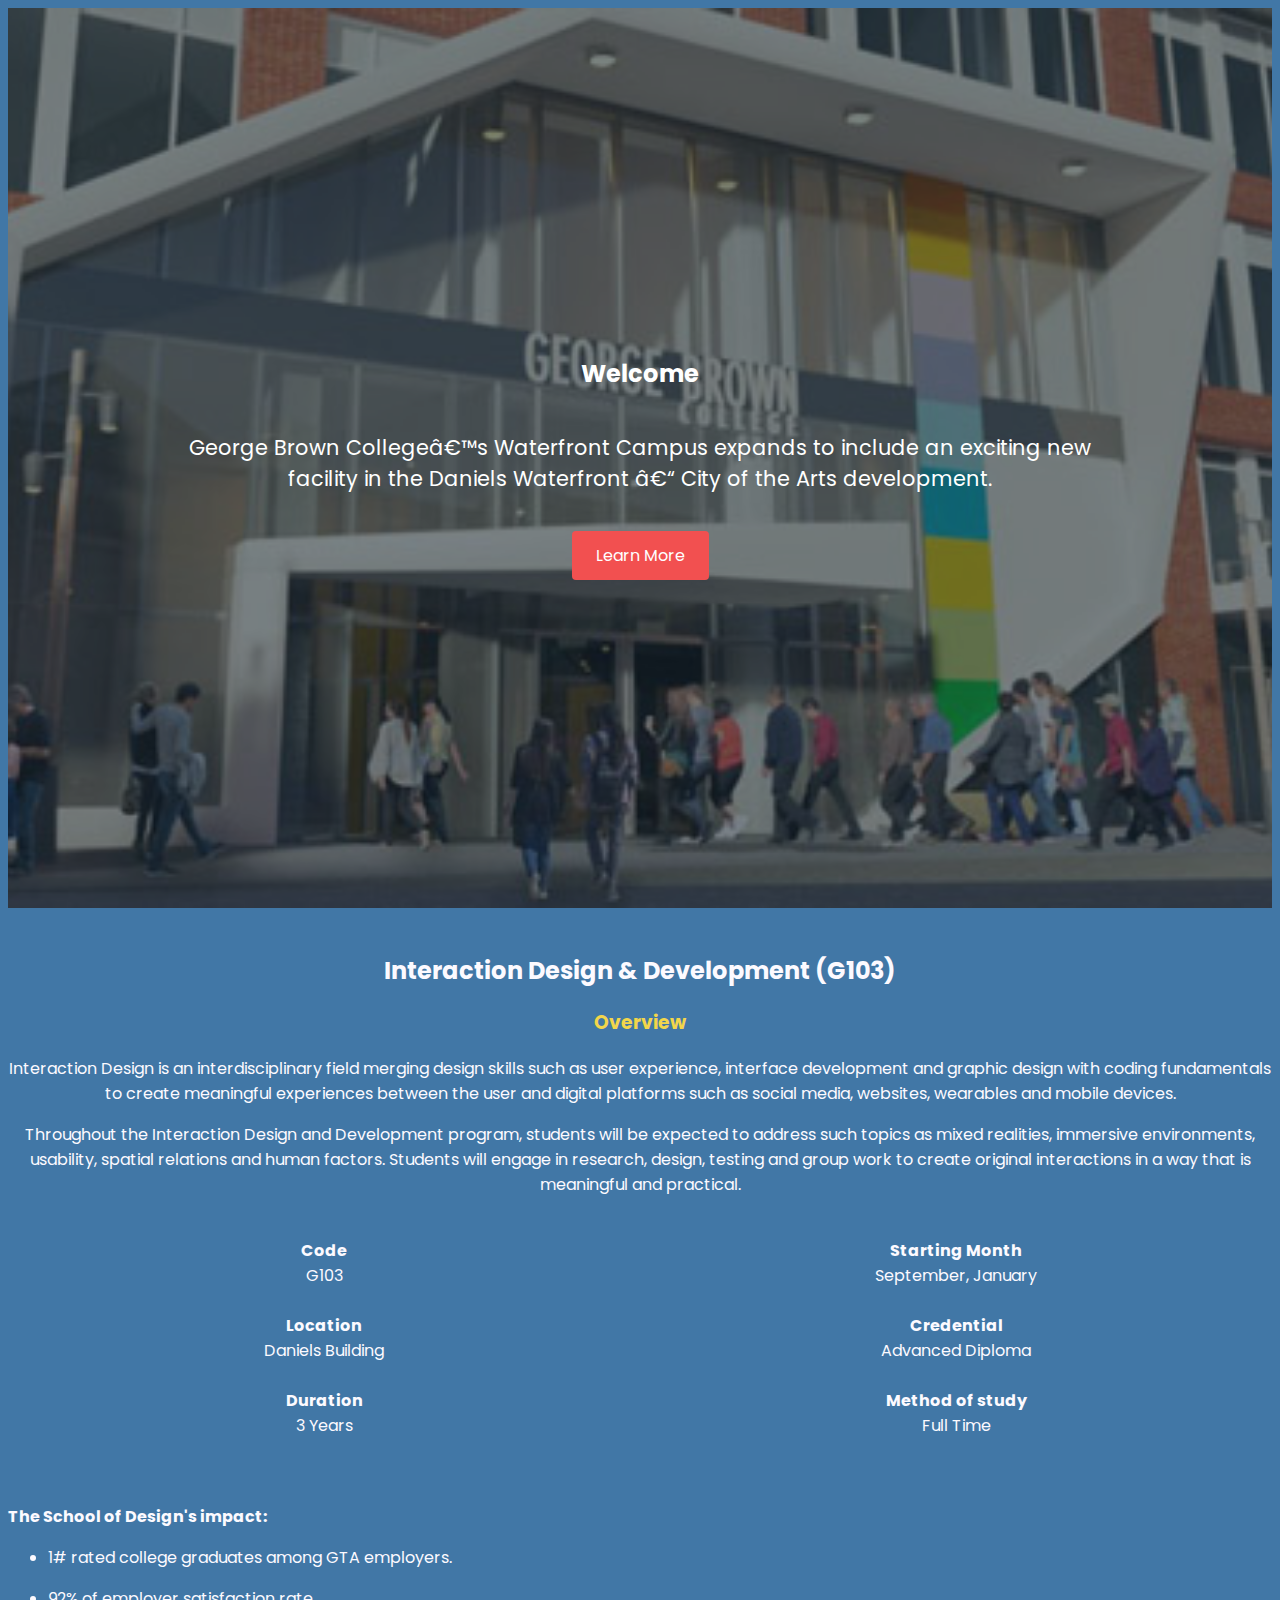
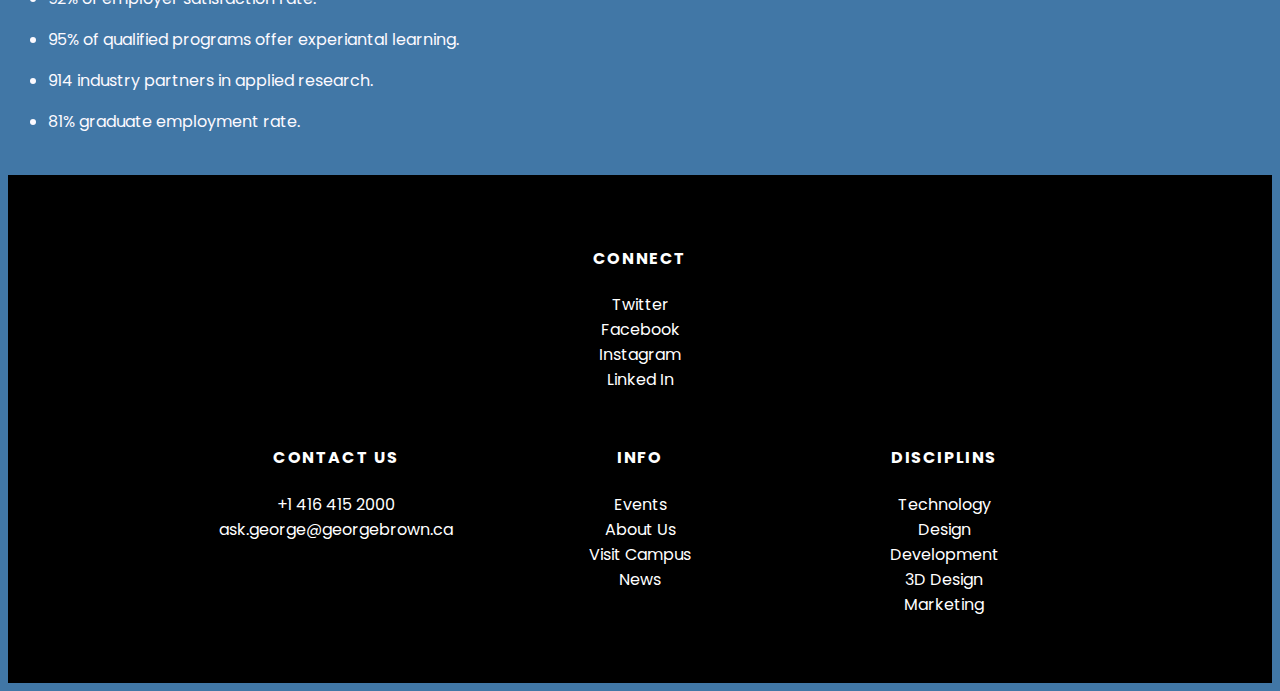
==== index.html @ 422265c5 "Add files via upload" ====
<!doctype html>
<html>
	<head>
		<meta name="author" content="Patrick Bryjak">
		<meta charset="uft-8">
		<meta name="viewport" content="width=device-width, initial-scale=1.0">
		<title>George Brown College</title>
		<link rel="stylesheet" href="css/index.css">
		<link href="https://fonts.googleapis.com/css?family=Poppins:300,400,400i,700,700i&display=swap" rel="stylesheet">
	</head>
	<body>
				<nav class="menu-wrap">
					<input type="checkbox" class="toggler">
				
					<div class="menu">
						<div>
							<div>
								<ul class="themenu">
									<li><a href="">Programs</a></li>
									<li><a href="">portfolios</a></li>
									<li><a href="">Student Life</a></li>
									<li><a href="">business Solutions</a></li>
									<li><a href="">Contact Us</a></li>
								</ul>
							</div>
						</div>
					</div>
				</nav>
				<header class="showcase">
					<div class="container showcase-inner">
						<h2>Welcome</h2>
						<p>George Brown College’s Waterfront Campus expands to include
							an exciting new facility in the Daniels Waterfront – City
							of the Arts development.</p>
						<a href="#" class="btn">Learn More</a>
					</div>
				</header>
		<Main>
			<br>
			<div>
			<section class="text-block">
				<strong><h2>Interaction Design & Development (G103)</h2></strong>
				<h3>Overview</h3>
				<p>Interaction Design is an interdisciplinary field merging design skills such as user experience, interface development and graphic design with coding fundamentals to create meaningful experiences between the user and digital platforms such as social media, websites, wearables and mobile devices.</p>
				<p>Throughout the Interaction Design and Development program, students will be expected to address such topics as mixed realities, immersive environments, usability, spatial relations and human factors. Students will engage in research, design, testing and group work to create original interactions in a way that is meaningful and practical.</p>
			</section>
			</div>
			<section class="section-container">
			<section class="left-list">
				<strong><div class="detail-title">Code</div></strong>
				<div class="detail-detail">G103</div>
				<br>
				<strong><div class="detail-title">Location</div></strong>
				<div class="detail-detail">Daniels Building</div>
				<br>
				<strong><div class="detail-title">Duration</div></strong>
				<div class="detail-detail">3 Years</div>
				<br>
			</section>
			<section class="right-list">
				<strong><div class="detail-title">Starting Month</div></strong>
				<div class="detail-detail">September, January</div>
				<br>
				<strong><div class="detail-title">Credential</div></strong>
				<div class="detail-detail">Advanced Diploma</div>
				<br>
				<strong><div class="detail-title">Method of study</div></strong>
				<div class="detail-detail">Full Time</div>
			</section>
			</section>
				<br>
				<section>
						<div class="#">
								<strong><p>The School of Design's impact:</strong></i>
								<ul>
									<li>
										<p>1# rated college graduates among GTA employers.</p>
									</li>
									<li>
										<p>92% of employer satisfaction rate.</p>
									</li>
									<li>
										<p>95% of qualified programs offer experiantal learning.</p>
									</li>
									<li>
										<p>914 industry partners in applied research.</p>
									</li>
									<li>
										<p>81% graduate employment rate.</p>
									</li>
								</ul>
						</div>
						</section>
					</section>
			<br>
			<!--A Collection of images will be referenced from pinterest to use in some of the sub catagories-->
			<!--<div class="Inquire">
				<a href="#" class="inquire">Acquire Talent</a>
			</div>-->
		</Main>
		<footer>
				<div id="footer">
						<div class="container">
						  <div class="column"><h4>Connect</h4>
							<p>
							  <a href="https://twitter.com/">Twitter</a>
							 
							  <a href="https://facebook.com/">Facebook</a>
							 
							 <a href="https://Instagram.com/">Instagram</a>

							 <a href="https://Linkedin.com/">Linked In</a>
							</div>
						</p>
						<div class="column">
								<h4>Contact Us</h4>
								<p>
								  <a href="#">+1 416 415 2000</a>
								  <a href="#">ask.george@georgebrown.ca</a>
								 </p>
							  </div>
							   <div class="column">
								 <h4>Info</h4>
								 <p>
								   <a href="#">Events</a>
								   <a href="#">About Us</a>
								   <a href="#">Visit Campus</a>
								   <a href="#">News</a>
								  </p>
							   </div>
							   <div class="column">
									<h4>Disciplins</h4>
									<p>
									  <a href="#">Technology</a>
									  <a href="#">Design</a>
									  <a href="#">Development</a>
									  <a href="#">3D Design</a>
									  <a href="#">Marketing</a>
									 </p>
								   </div>
							</div>
						  </div>
						</div>

		</footer>
	</body>
</html>
---- css/index.css ----
:root { 
	--primary-color: rgba(242, 80, 80);
	--overlay-color:rgba(24, 39, 51, 0.58);
	--overlay-colortwo:rgba(24, 39, 51, 0.90);
	--menu-speed: 0.75s;
	--secondary-color: rgba(242, 214, 75,0.75);
}
/*welcome header*/
.container {
	max-width: 960px;
	margin: auto;
	overflow: hidden;
	padding: 0 3rem;
}

.showcase {
	background-color: var(--overlay-color);
	color: #fff;
	height: 100vh;
	position: relative;
}

.showcase:before {
	content: '';
	background: url(/img/schoolofdesign.jpg) no-repeat center center/cover;
	position: absolute;
	top: 0;
	left: 0;
	width: 100%;
	height: 100%;
	z-index: -1;
}

.showcase .showcase-inner {
	display: flex;
	flex-direction: column;
	align-items: center;
	justify-content: center;
	text-align: center;
	height: 100%;
}

.showcase h1 {
	font-size: 4rem;
}

.showcase p {
	font-size: 1.3rem;
}

.btn {
	display: inline-block;
	border: none;
	background-color: var(--primary-color);
	color: #fff;
	padding: 0.75rem 1.5rem;
	margin-top: 1rem;
	text-decoration: none;
	border-radius: 4px;
}

.btn:hover {
	background: #F2D64B;	
}

.menu-wrap {
	position: fixed;
	top: 0;
	left: 0;
	z-index: 1;
}
.menu-wrap .toggler {
	position: absolute;
	top: 0;
	left: 0;
	z-index: 2;
	cursor: pointer;
	width: 50px;
	height: 50px;
	opacity: 0;
}

.menu-wrap .hamburger {
	position: absolute;
	top: 0;
	left: 0;
	z-index: 1;
	width: 60px;
	height: 60px;
	padding: 1rem;
	background: var(--overlay-color);
	display: flex;
	align-items: center;
	justify-content: center;
}

/*hamburger icon*/
.menu-wrap .hamburger > div {
	position: relative;
	width: 100%;
	height: 2px;
	background-color: #fff;
	display: flex;
	align-self: center;
	justify-content: center;
	transition: all 0.4s ease;
}

.menu-wrap .hamburger > div:before,
.menu-wrap .hamburger > div:after {
	content: '';
	position: absolute;
	z-index: 1;
	top: -10px;
	width: 100%;
	height: 2px;
	background: inherit;
}

.menu-wrap .hamburger > div:after{
	top: 10px;
}

/*hamburger Animation*/
.menu-wrap .toggler:checked + .hamburger > div {
	transform: rotate(135deg);
}

.menu-wrap .toggler:checked + .hamburger > div:before,
.menu-wrap .toggler:checked + .hamburger > div:after {
	top: 0;
	transform: rotate(90deg);
}

.menu-wrap .toggler:checked:hover + .hamburger > div {
	transform: rotate(225deg);
}

/*show/hide menu*/

.menu-wrap .toggler:checked ~ .menu {
	visibility: visible;
}

.menu-wrap .toggler:checked ~ .menu > div {
	transform: scale(1);
	transition-duration: var(--menu-speed);
}

.menu-wrap .toggler:checked ~ .menu > div > div {
	transition: o.4s ease;
	opacity: 1;
}
.menu-wrap .menu {
	position: fixed;
	top: 0;
	left: 0;
	width: 100%;
	height: 100;
	visibility: hidden;
	overflow: hidden;
	display: flex;
	align-items: center;
	justify-content: center;
}

.menu-wrap .menu > div {
	background: var(--overlay-colortwo);
	width: 100%;
	height: 100%;
	display: flex;
	flex: none;
	align-items: center;
	justify-content: center;
	transform: scale(0);
	transition: all 0.4s ease;
}

.menu-wrap .menu > div > div {
	text-align: center;
	max-width: 90vh;
	max-height: 100vh;
	opacity: 0;
	transition: opacity 0.4s ease;
}

.menu-wrap .menu > div > div > ul > li {
	list-style: none;
	color: #fff;
	font-size: 1.5rem;
	padding: 1rem;;
}

.menu-wrap .menu > div > div > ul > li > a {
	color: inherit;
	text-decoration: none;
	transition: color 0.4s ease;
}

/*Main Body*/
.section-container {
	text-align: center;
}
.text-block {
	align-items: center;
	justify-content: center;
	text-align: center;
}

.logo {
	align-items: center;
	justify-content: center;
	text-align: center;
	position: fixed;
  	right: -10px;
  	width: 300px;
	color: #fff;
  	z-index: 1;
}

.career-prep {
	align-items: center;
	justify-content: center;
	text-align: center;
}
.title {
	position: relative;
}
body {
	background-color: #4177A6;
	color: #FCFAFF;
	font-family: 'Poppins', sans-serif;
}
.box-container {
	background-color:#000;
	color: #FCFAFF;
	width: 250px;
  height: auto;
  margin: 10px;
  padding: 40px;
  display: inline-grid;
  overflow: hidden;
}

h3 {
	color: #F2D64B;
}
.box-image {
	width: 250px;
  height: auto;
}
/*Chat
.inquire {
	width: 6em;
	height: 6em;
	background-color: #F25050;;
	color: #fff;
	border: 0;
	border-radius: 60%;
	box-shadow:0 0 1em rgba(0,0,0,0.4);
	text-align: center;
	line-height: em;
	transition: all 0.3s;
	cursor: pointer;
	position: fixed;
	top: 5em;
	right: 1em;
	z-index: 1;
}*/

.educatorImg {
	box-shadow:0 0 1em rgba(0,0,0,0.4);
}
.button:hover {
	background: #F2D64B;
}
body {
	background-color: #4177A6;
	color: #FCFAFF;
	font-family: 'Poppins', sans-serif;
}
.button {
	background-color: #F25050;
	border: none;
	color: white;
	padding: 15px 32px;
	text-align: center;
	text-decoration: none;
	display: inline-block;
	font-size: 16px;
	margin: 4px 2px;
	cursor: pointer;
	position: relative;
    min-height: 1px;
    padding-left: 4px;
	padding-right: 4px;
	border-radius: 4px;
  }
  .educatorImg {
    display: block;
    
    position: relative;
    z-index: 100;
    max-width: 100%;
    border-radius: .28571429rem;
}
.text-block {
	padding: 0;
    border: 0;
    font-size: 100%;
    font: inherit;
    vertical-align: baseline;
}
.section-container {
	display: grid;
	grid-template-columns: 1fr 1fr;
	padding-top: 25px;
}
.enroll-buttons {
	display: grid;
	border-radius: 4px;
}

/*Footer*/

#footer {
	background-color: #000;
	padding: 50px 0;
	text-align: center;
  }
  .column {
	min-width: 300px;
	display: inline-block;
	vertical-align: top;
	text-align: center;
  }
  
  #footer h4 {
	color: white;
	text-transform: uppercase;
	letter-spacing: 0.1em;
  }
  
  #footer p {
	color: white;
  }
  #footer a {
	color: #fff;
	text-decoration: none;
	display: block;
  }

  .themenu {
	  padding: 0;
  }

 /*Desktop View*/

  @media screen and (min-width: 600px) {
	.menu-wrap .menu > div > div {
		max-width: initial;
	}

	.themenu {
		width: 100%;
	  }

	.themenu li {
	display: inline-block;
	}
	  
	.menu {
		display: hide;
	}
	.text-block {
		align-items: center;
		justify-content: center;
		text-align: none;
	}






	}
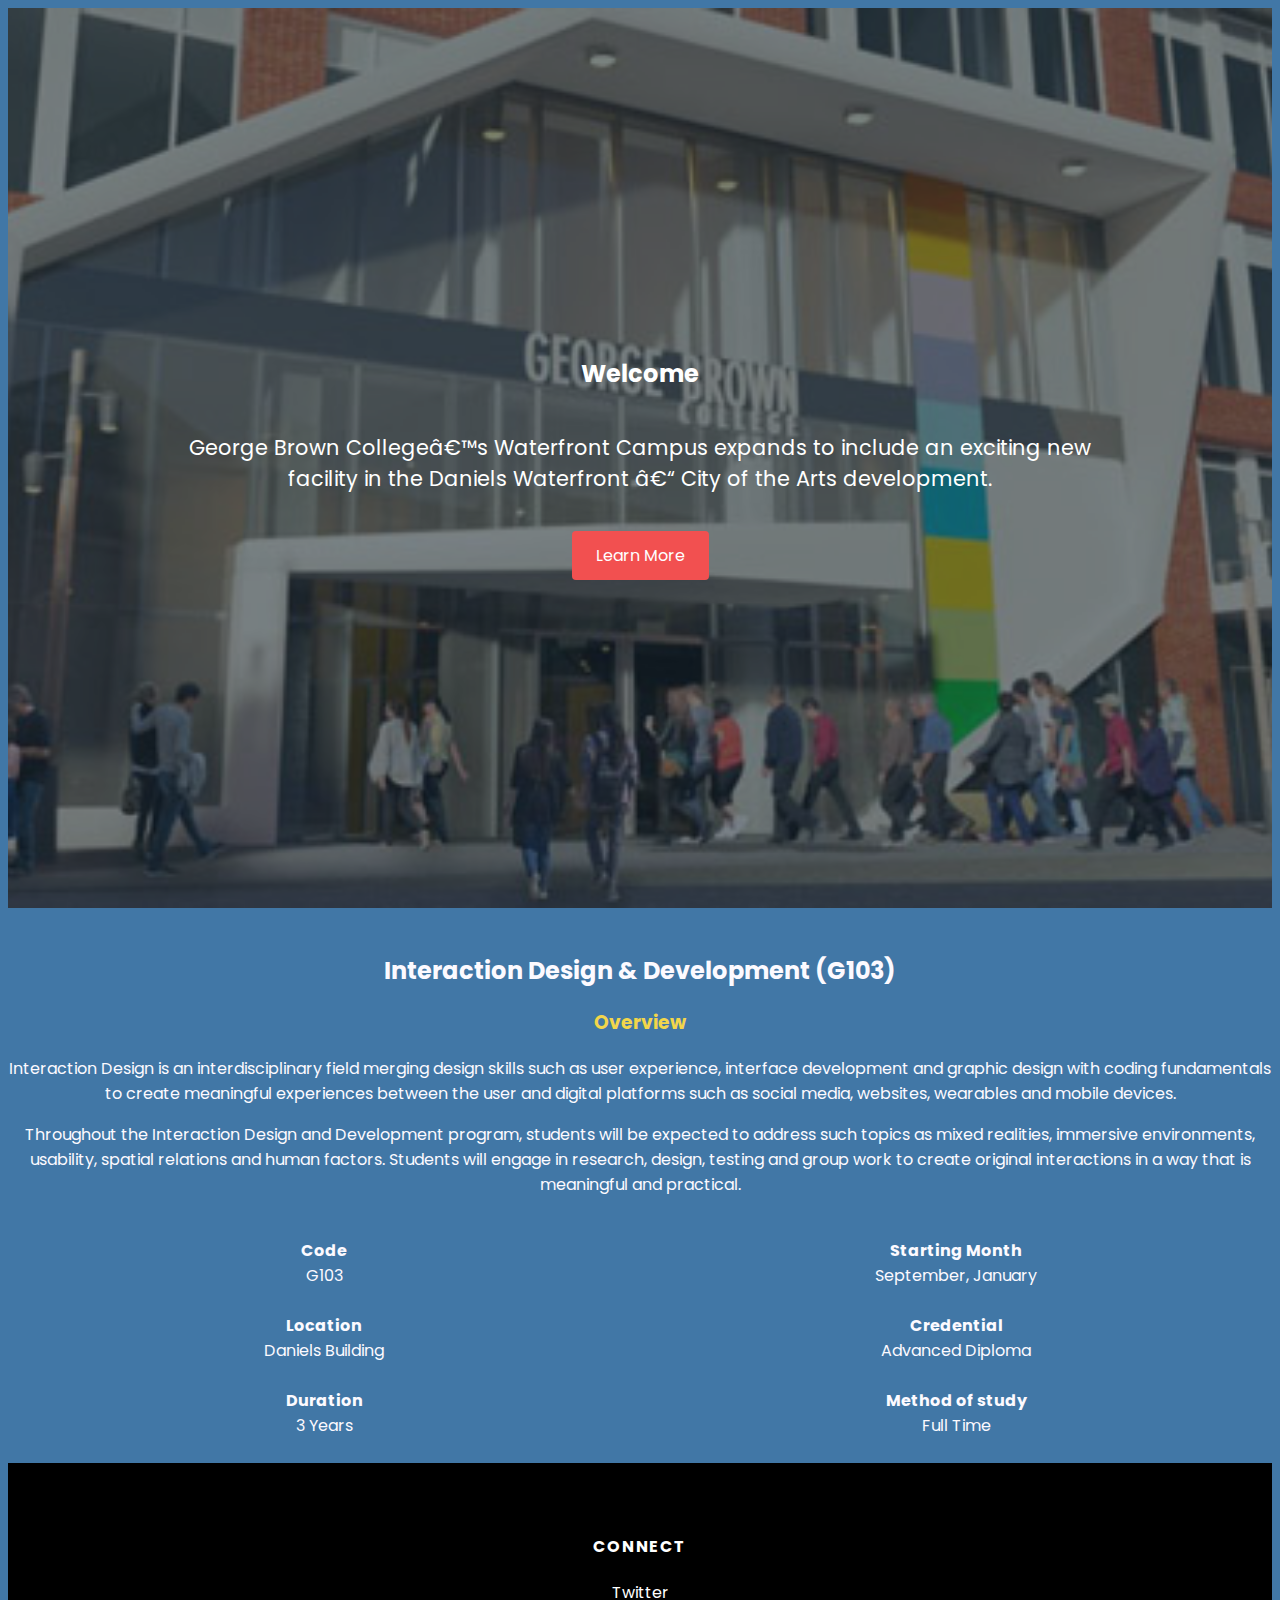
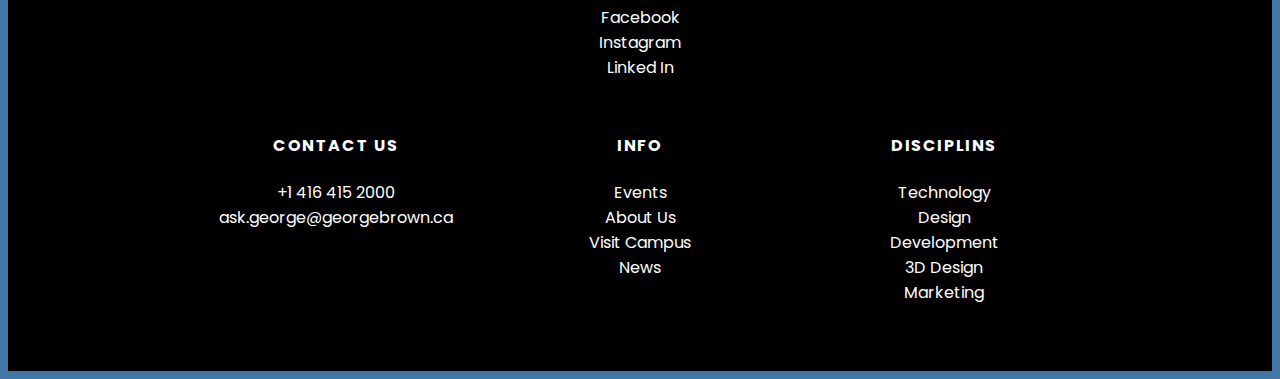
==== commit a15bab79: "Add files via upload" ====
--- a/index.html
+++ b/index.html
@@ -68,31 +68,6 @@
 				<div class="detail-detail">Full Time</div>
 			</section>
 			</section>
-				<br>
-				<section>
-						<div class="#">
-								<strong><p>The School of Design's impact:</strong></i>
-								<ul>
-									<li>
-										<p>1# rated college graduates among GTA employers.</p>
-									</li>
-									<li>
-										<p>92% of employer satisfaction rate.</p>
-									</li>
-									<li>
-										<p>95% of qualified programs offer experiantal learning.</p>
-									</li>
-									<li>
-										<p>914 industry partners in applied research.</p>
-									</li>
-									<li>
-										<p>81% graduate employment rate.</p>
-									</li>
-								</ul>
-						</div>
-						</section>
-					</section>
-			<br>
 			<!--A Collection of images will be referenced from pinterest to use in some of the sub catagories-->
 			<!--<div class="Inquire">
 				<a href="#" class="inquire">Acquire Talent</a>
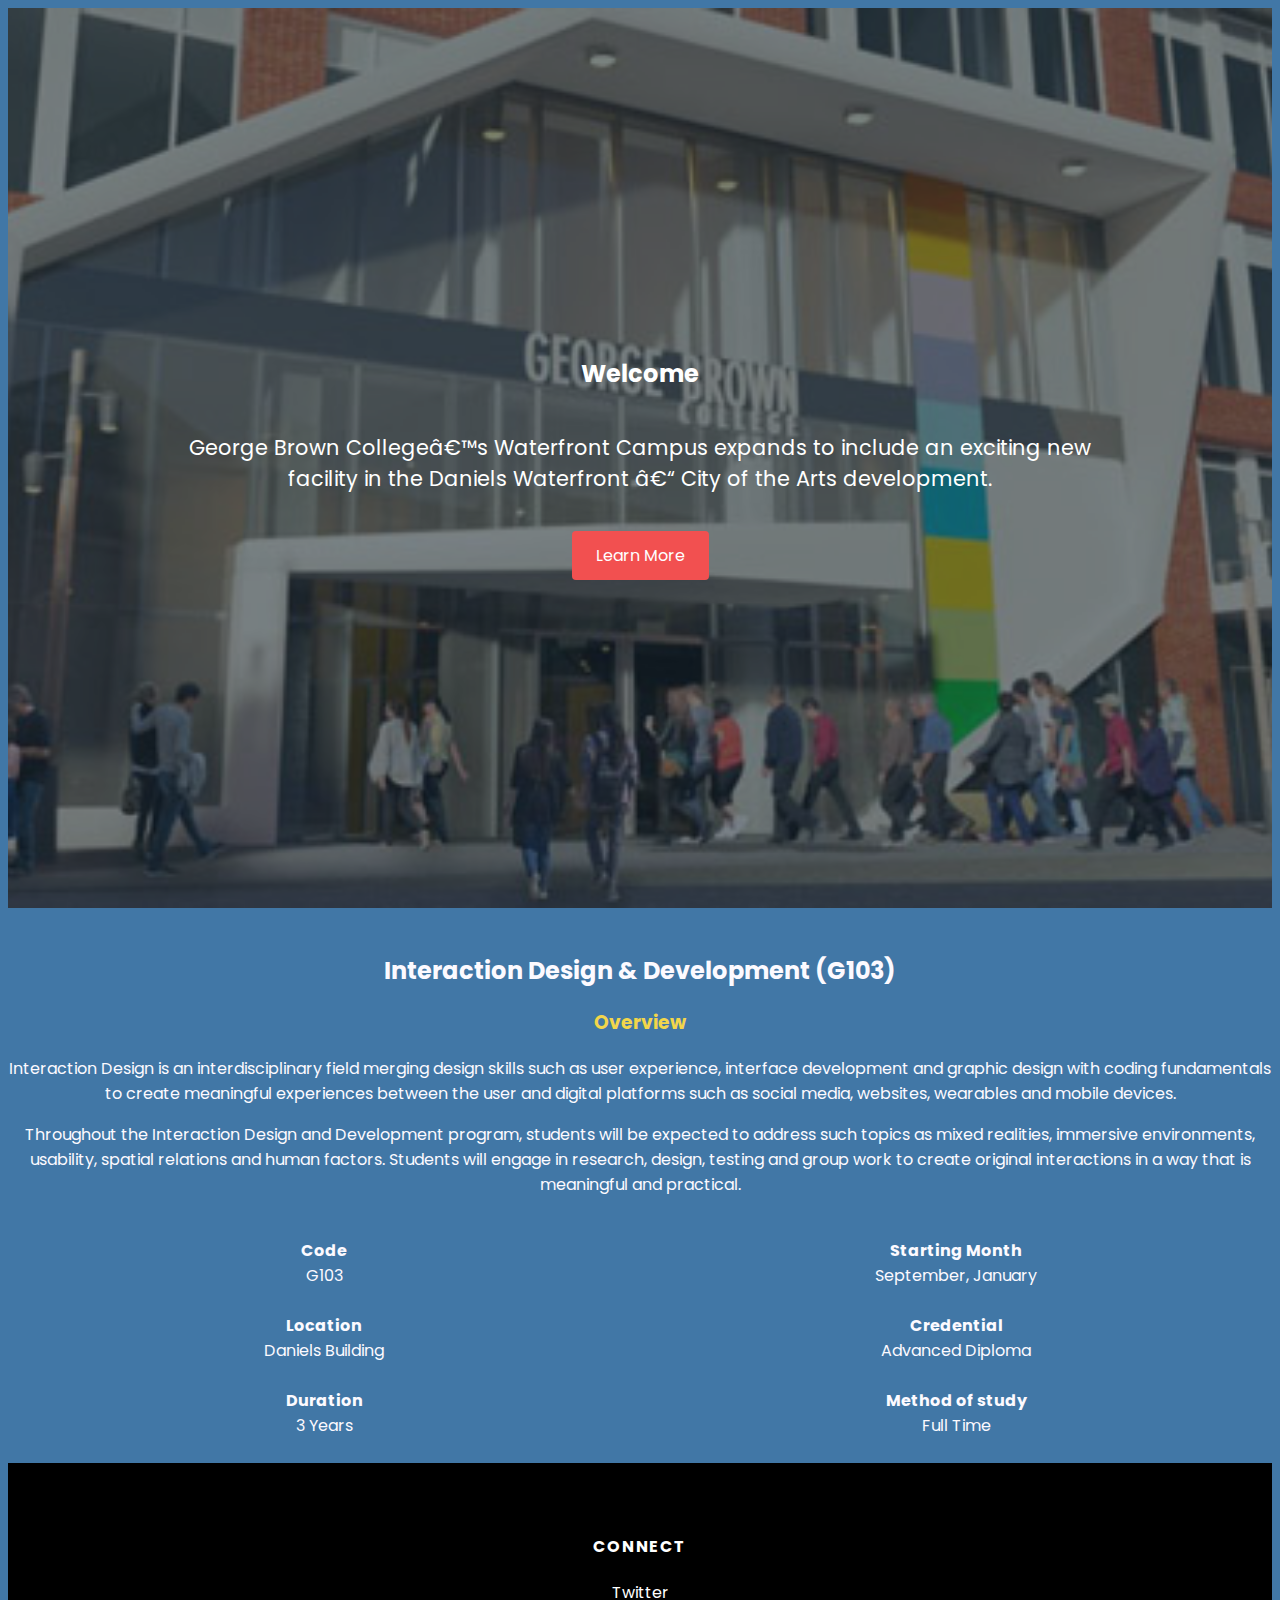
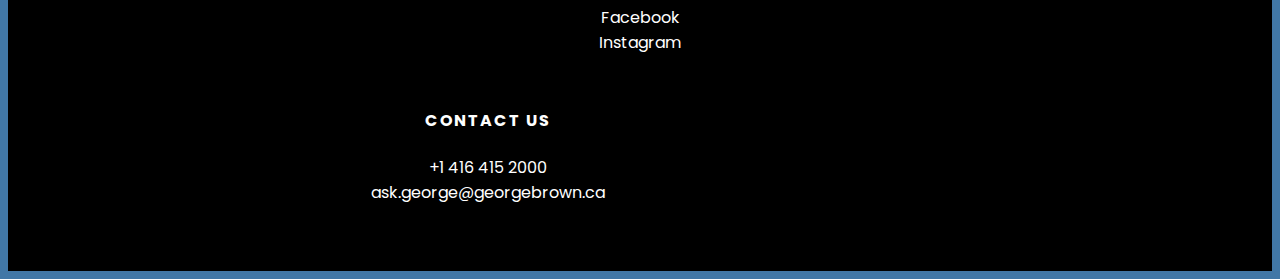
==== commit 928d89e8: "Add files via upload" ====
--- a/index.html
+++ b/index.html
@@ -83,8 +83,6 @@
 							  <a href="https://facebook.com/">Facebook</a>
 							 
 							 <a href="https://Instagram.com/">Instagram</a>
-
-							 <a href="https://Linkedin.com/">Linked In</a>
 							</div>
 						</p>
 						<div class="column">
@@ -95,24 +93,8 @@
 								 </p>
 							  </div>
 							   <div class="column">
-								 <h4>Info</h4>
-								 <p>
-								   <a href="#">Events</a>
-								   <a href="#">About Us</a>
-								   <a href="#">Visit Campus</a>
-								   <a href="#">News</a>
 								  </p>
 							   </div>
-							   <div class="column">
-									<h4>Disciplins</h4>
-									<p>
-									  <a href="#">Technology</a>
-									  <a href="#">Design</a>
-									  <a href="#">Development</a>
-									  <a href="#">3D Design</a>
-									  <a href="#">Marketing</a>
-									 </p>
-								   </div>
 							</div>
 						  </div>
 						</div>
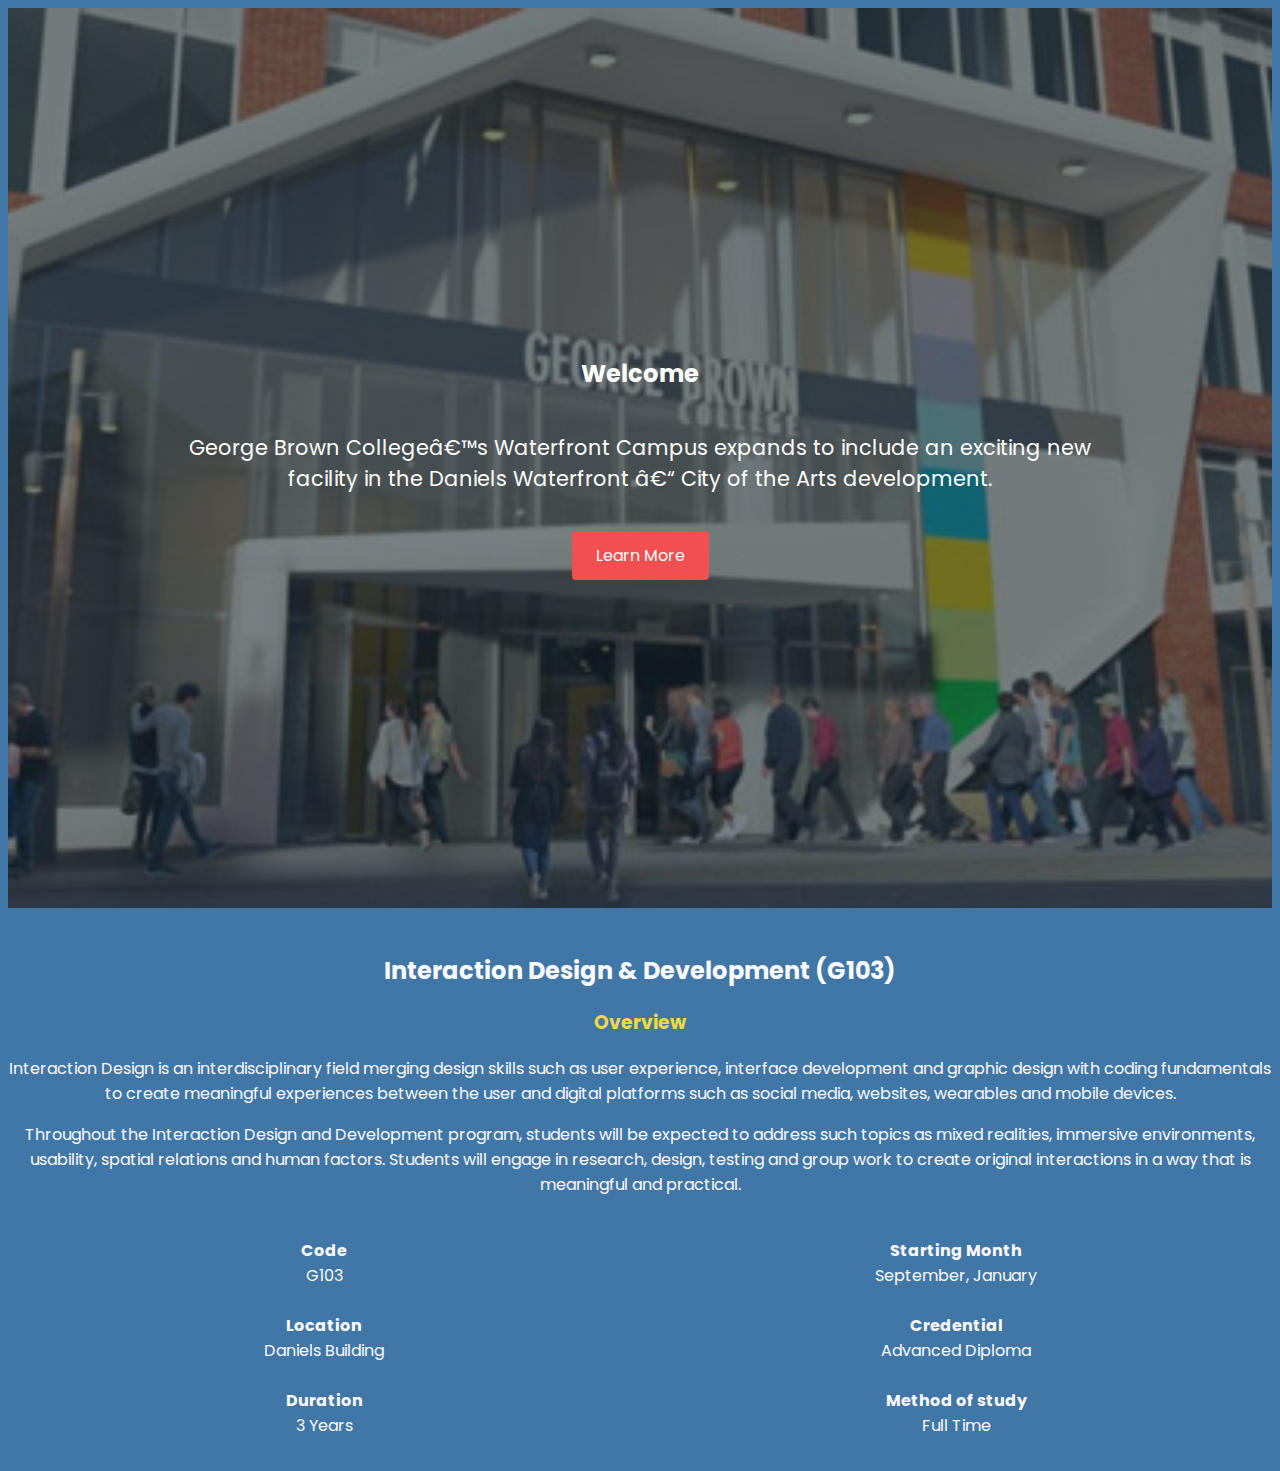
==== commit 2cf2bb1e: "Add files via upload" ====
--- a/index.html
+++ b/index.html
@@ -73,32 +73,5 @@
 				<a href="#" class="inquire">Acquire Talent</a>
 			</div>-->
 		</Main>
-		<footer>
-				<div id="footer">
-						<div class="container">
-						  <div class="column"><h4>Connect</h4>
-							<p>
-							  <a href="https://twitter.com/">Twitter</a>
-							 
-							  <a href="https://facebook.com/">Facebook</a>
-							 
-							 <a href="https://Instagram.com/">Instagram</a>
-							</div>
-						</p>
-						<div class="column">
-								<h4>Contact Us</h4>
-								<p>
-								  <a href="#">+1 416 415 2000</a>
-								  <a href="#">ask.george@georgebrown.ca</a>
-								 </p>
-							  </div>
-							   <div class="column">
-								  </p>
-							   </div>
-							</div>
-						  </div>
-						</div>
-
-		</footer>
 	</body>
 </html>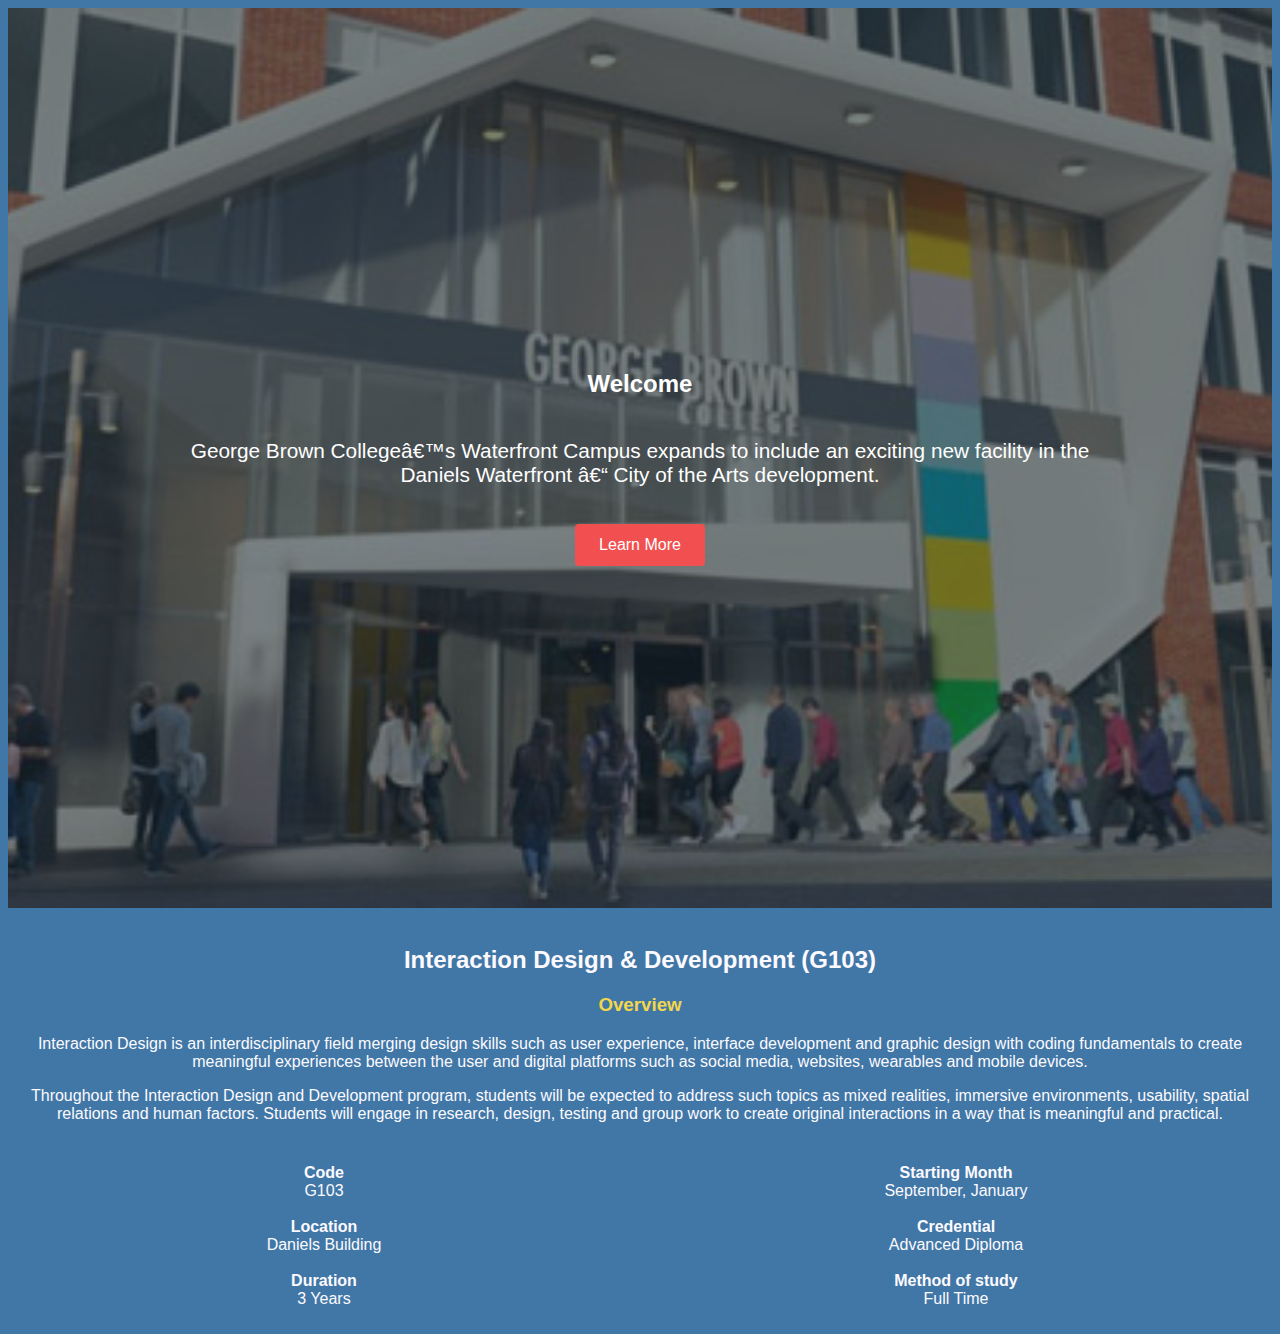
==== commit 27d2ba8d: "Add files via upload" ====
--- a/index.html
+++ b/index.html
@@ -6,7 +6,6 @@
 		<meta name="viewport" content="width=device-width, initial-scale=1.0">
 		<title>George Brown College</title>
 		<link rel="stylesheet" href="css/index.css">
-		<link href="https://fonts.googleapis.com/css?family=Poppins:300,400,400i,700,700i&display=swap" rel="stylesheet">
 	</head>
 	<body>
 				<nav class="menu-wrap">
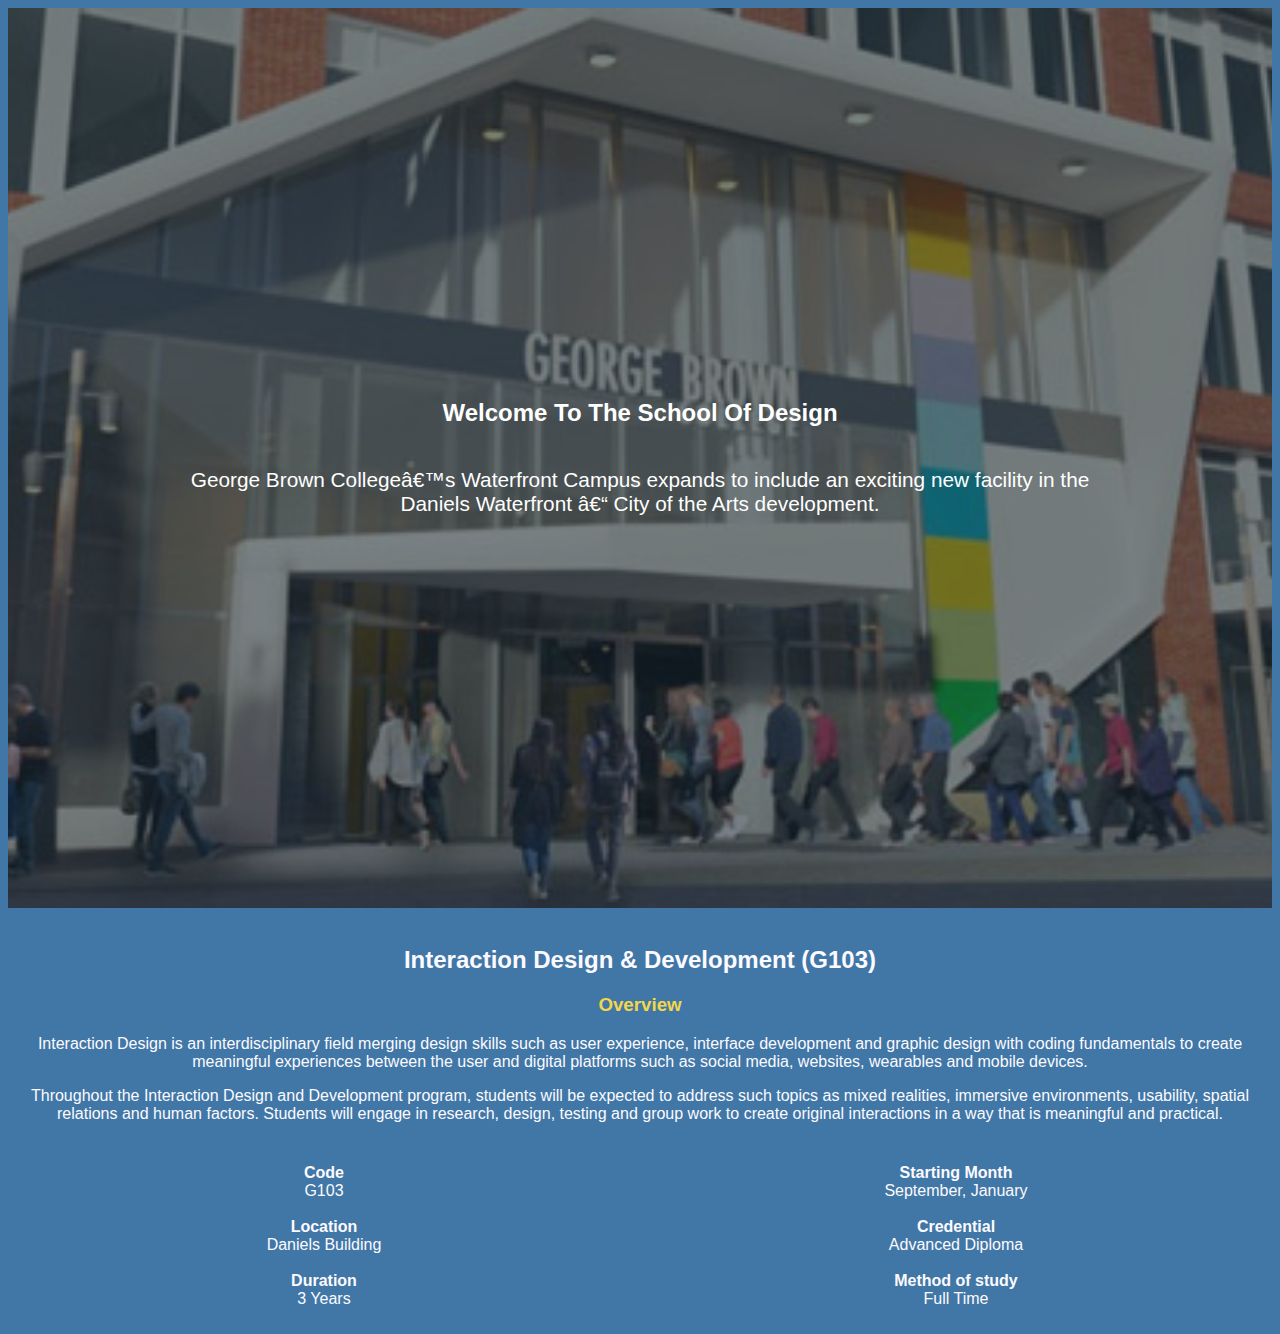
==== commit 9363059e: "Add files via upload" ====
--- a/index.html
+++ b/index.html
@@ -7,31 +7,12 @@
 		<title>George Brown College</title>
 		<link rel="stylesheet" href="css/index.css">
 	</head>
-	<body>
-				<nav class="menu-wrap">
-					<input type="checkbox" class="toggler">
-				
-					<div class="menu">
-						<div>
-							<div>
-								<ul class="themenu">
-									<li><a href="">Programs</a></li>
-									<li><a href="">portfolios</a></li>
-									<li><a href="">Student Life</a></li>
-									<li><a href="">business Solutions</a></li>
-									<li><a href="">Contact Us</a></li>
-								</ul>
-							</div>
-						</div>
-					</div>
-				</nav>
 				<header class="showcase">
 					<div class="container showcase-inner">
-						<h2>Welcome</h2>
+						<h2>Welcome To The School Of Design</h2>
 						<p>George Brown College’s Waterfront Campus expands to include
 							an exciting new facility in the Daniels Waterfront – City
 							of the Arts development.</p>
-						<a href="#" class="btn">Learn More</a>
 					</div>
 				</header>
 		<Main>
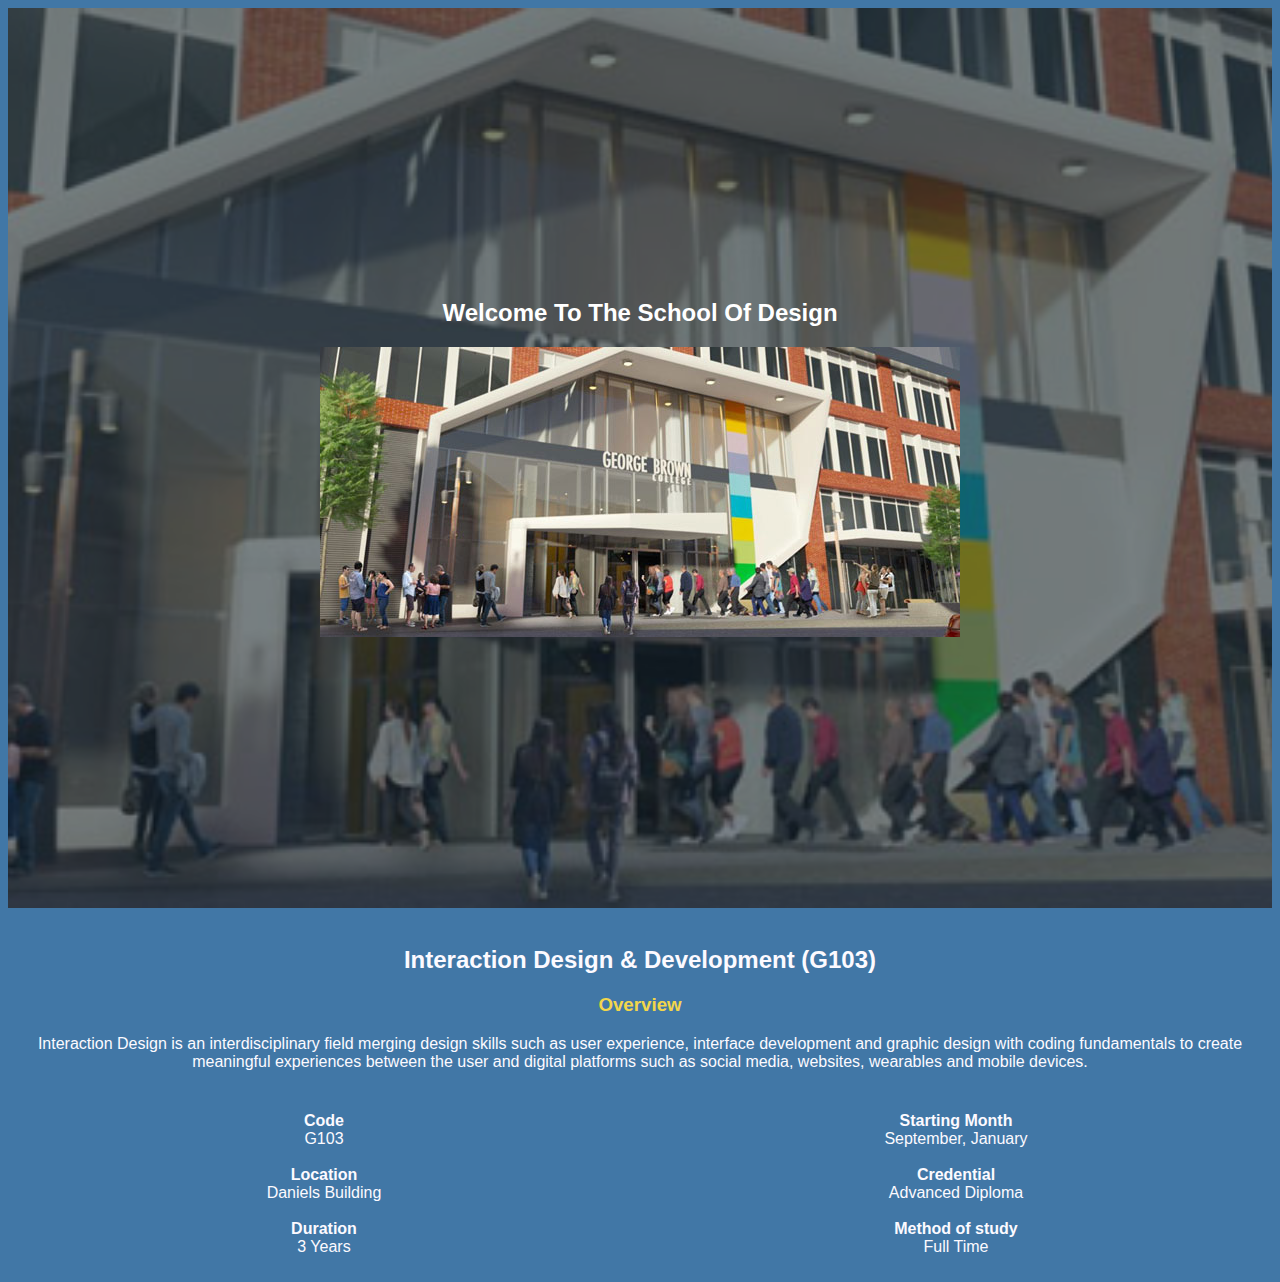
==== commit aa1e1463: "Add files via upload" ====
--- a/index.html
+++ b/index.html
@@ -10,9 +10,7 @@
 				<header class="showcase">
 					<div class="container showcase-inner">
 						<h2>Welcome To The School Of Design</h2>
-						<p>George Brown College’s Waterfront Campus expands to include
-							an exciting new facility in the Daniels Waterfront – City
-							of the Arts development.</p>
+						<img src="img/schoolofdesign.jpg" alt="">
 					</div>
 				</header>
 		<Main>
@@ -22,8 +20,6 @@
 				<strong><h2>Interaction Design & Development (G103)</h2></strong>
 				<h3>Overview</h3>
 				<p>Interaction Design is an interdisciplinary field merging design skills such as user experience, interface development and graphic design with coding fundamentals to create meaningful experiences between the user and digital platforms such as social media, websites, wearables and mobile devices.</p>
-				<p>Throughout the Interaction Design and Development program, students will be expected to address such topics as mixed realities, immersive environments, usability, spatial relations and human factors. Students will engage in research, design, testing and group work to create original interactions in a way that is meaningful and practical.</p>
-			</section>
 			</div>
 			<section class="section-container">
 			<section class="left-list">
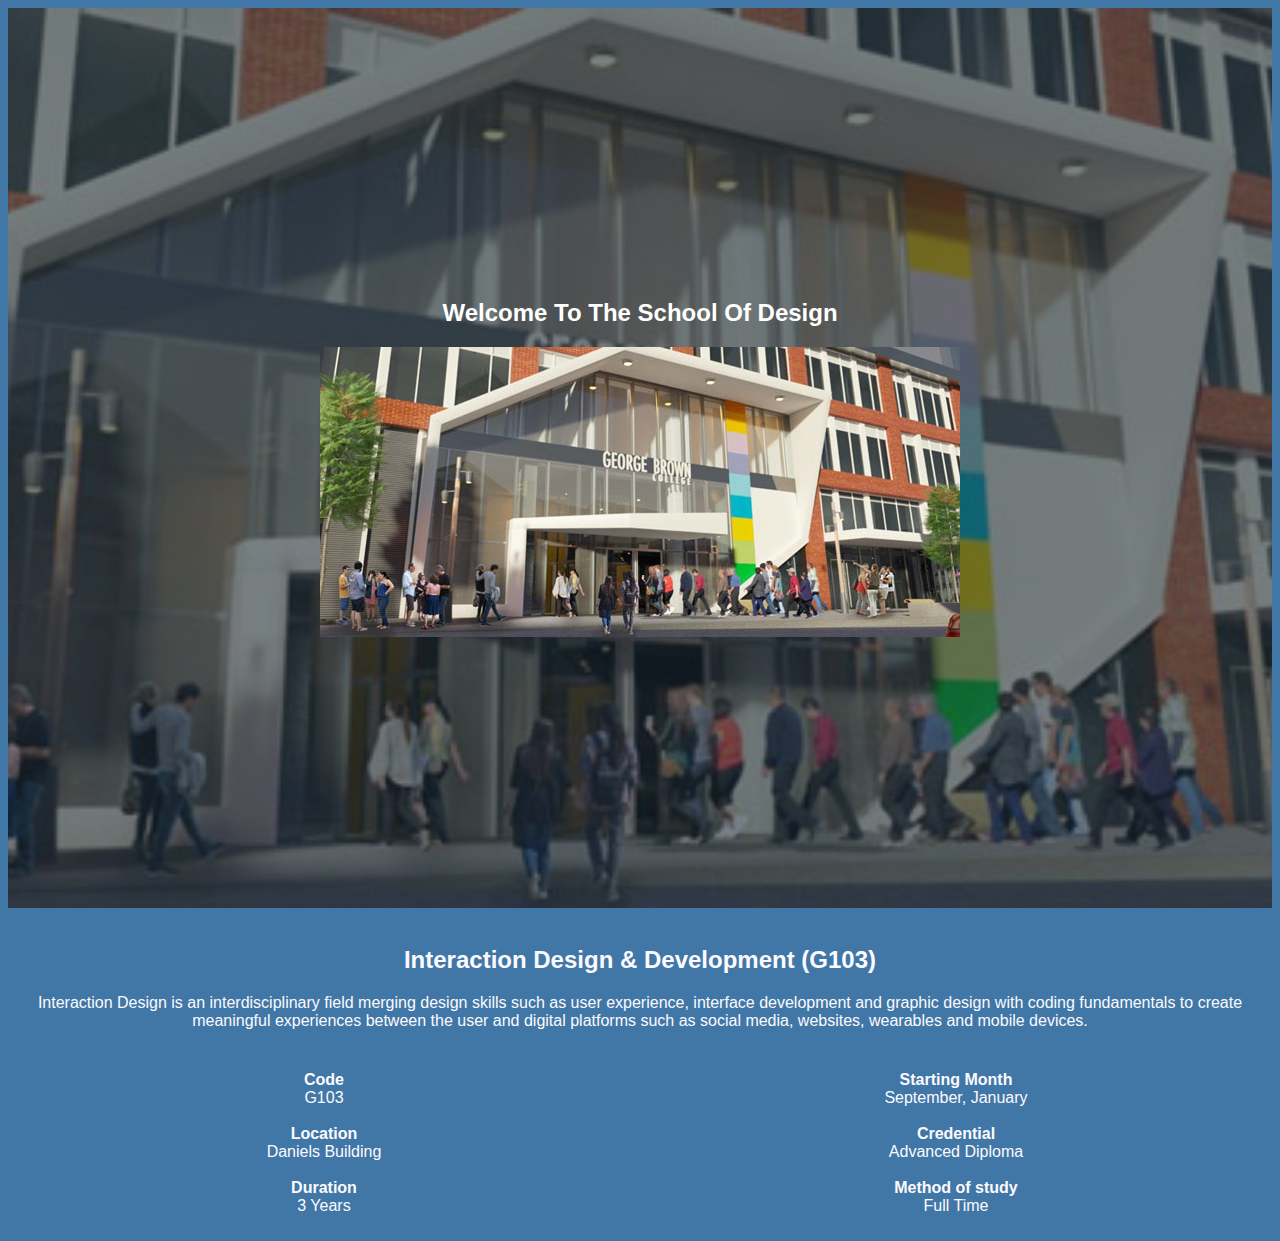
==== commit 77f5fa8d: "Add files via upload" ====
--- a/index.html
+++ b/index.html
@@ -18,7 +18,6 @@
 			<div>
 			<section class="text-block">
 				<strong><h2>Interaction Design & Development (G103)</h2></strong>
-				<h3>Overview</h3>
 				<p>Interaction Design is an interdisciplinary field merging design skills such as user experience, interface development and graphic design with coding fundamentals to create meaningful experiences between the user and digital platforms such as social media, websites, wearables and mobile devices.</p>
 			</div>
 			<section class="section-container">
